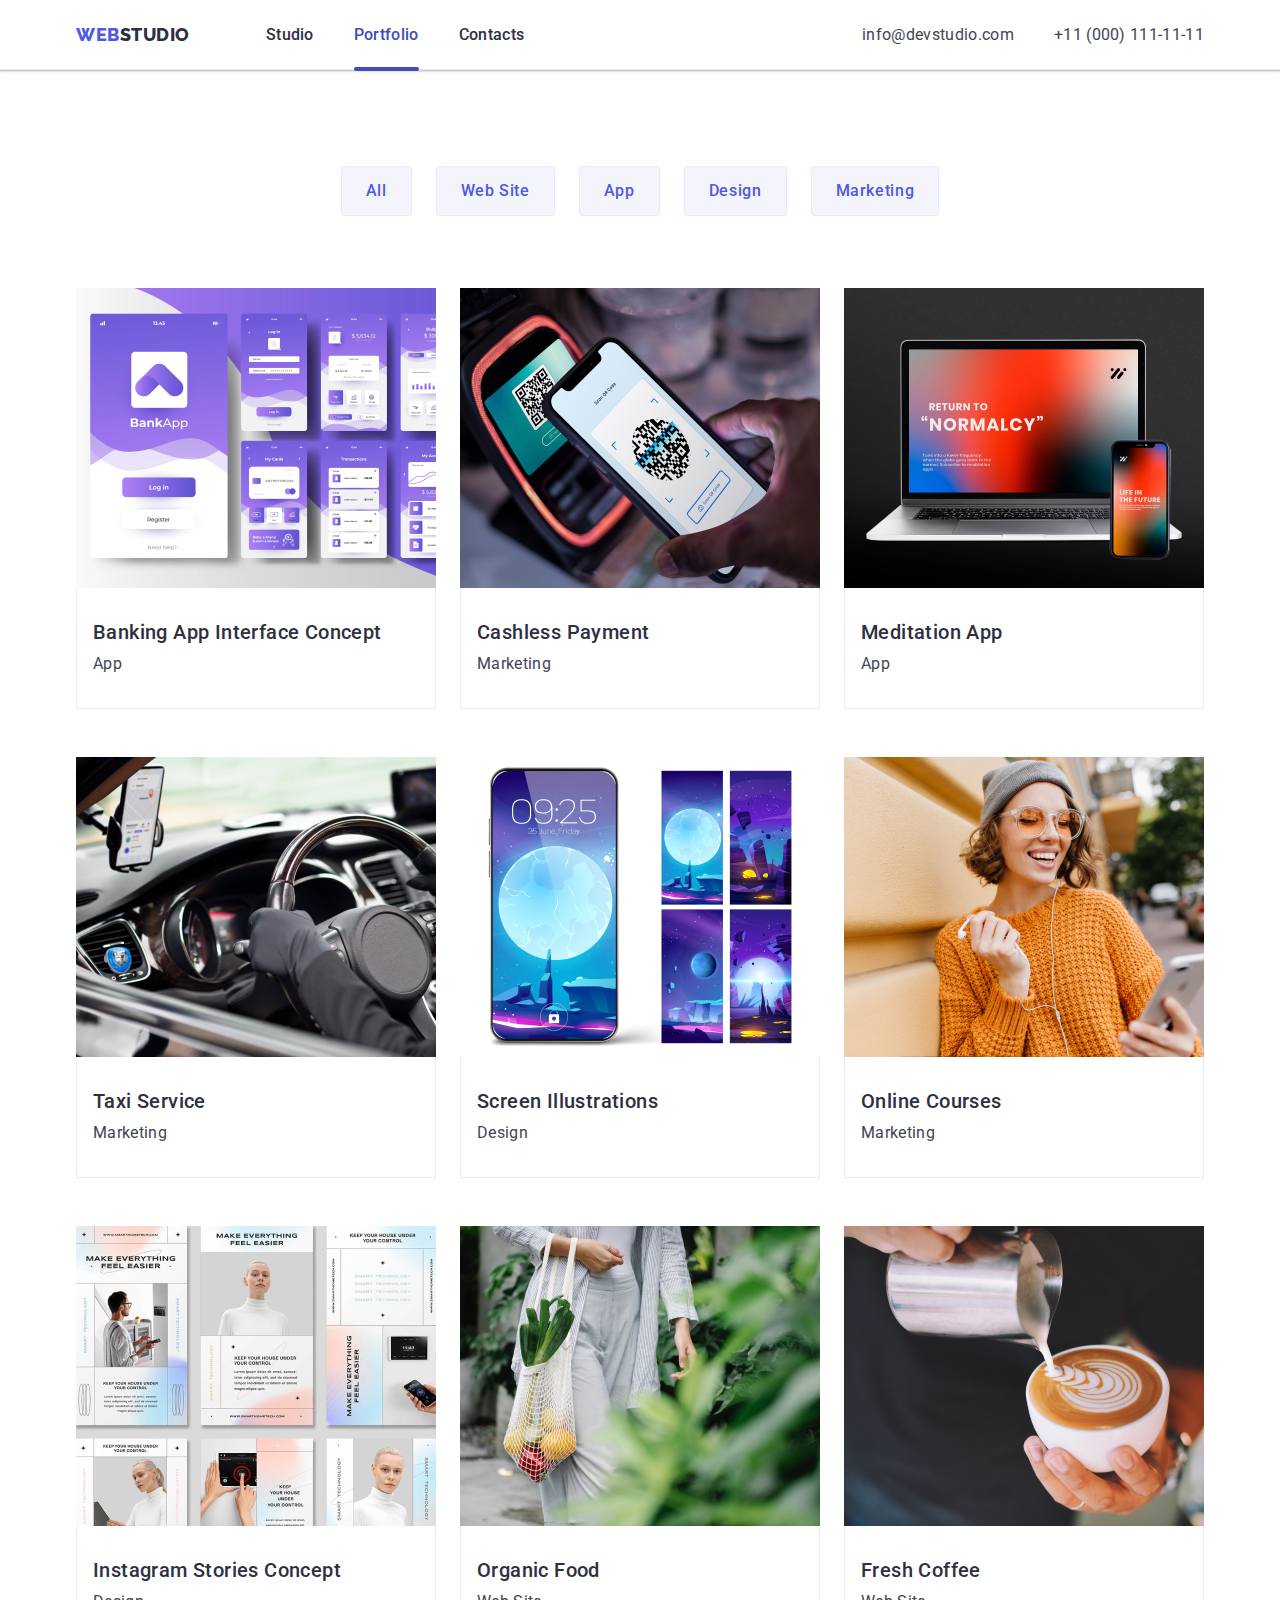
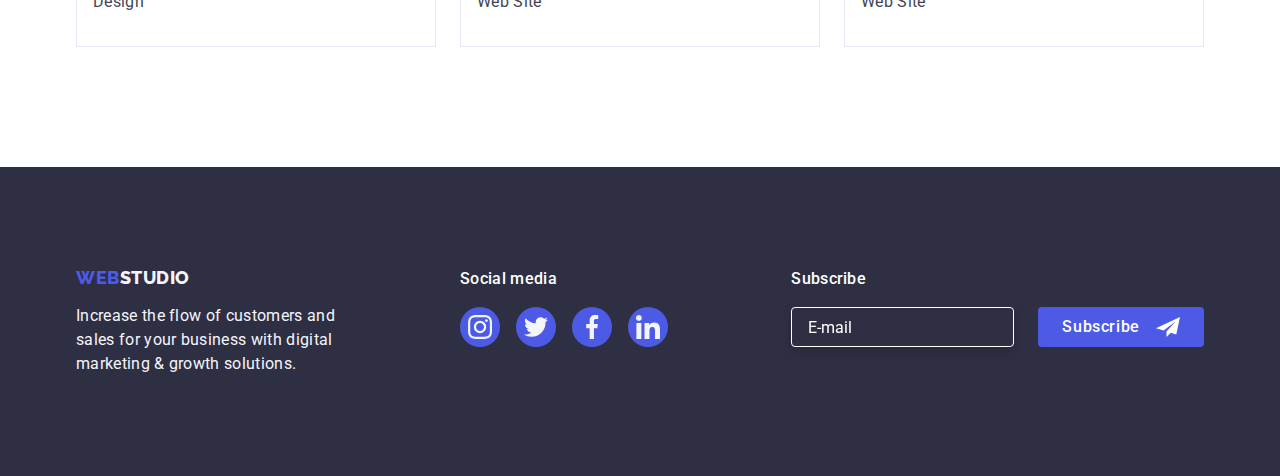
==== portfolio.html @ 6e03226d "Initial commit" ====
<!DOCTYPE html>
<html lang="en">
  <head>
    <meta charset="UTF-8" />
    <meta http-equiv="X-UA-Compatible" content="IE=edge" />
    <meta name="viewport" content="width=device-width, initial-scale=1.0" />
    <title>Portfolio</title>

    <!-- style -->
    <link
      rel="stylesheet"
      href="https://cdn.jsdelivr.net/npm/modern-normalize@1.1.0/modern-normalize.min.css"
    />
    <link rel="stylesheet" href="./css/styles.css" />

    <!-- font -->
    <link rel="preconnect" href="https://fonts.googleapis.com" />
    <link rel="preconnect" href="https://fonts.gstatic.com" crossorigin />
    <link
      href="https://fonts.googleapis.com/css2?family=Raleway:wght@800&family=Roboto:wght@400;500;700;900&display=swap"
      rel="stylesheet"
    />
  </head>

  <body>
    <!-- top line -->
    <header class="header">
      <div class="container header-container">
        <nav class="header-nav">
          <a href="./index.html" class="logo header-logo link">
            Web<span class="logo-std-header">Studio</span>
          </a>
          <ul class="header-nav-list list">
            <li class="header-nav-item">
              <a href="./index.html" class="header-nav-link link">Studio</a>
            </li>
            <li class="header-nav-item">
              <a href="./portfolio.html" class="current header-nav-link link"
                >Portfolio</a
              >
            </li>
            <li class="header-nav-item">
              <a href="" class="header-nav-link link">Contacts</a>
            </li>
          </ul>
        </nav>
        <address class="contact">
          <ul class="contact-list list">
            <li class="contact-item">
              <a href="mailto:info@devstudio.com" class="contact-link link"
                >info@devstudio.com</a
              >
            </li>
            <li class="contact-item">
              <a href="tel:+110001111111" class="contact-link link"
                >+11 (000) 111-11-11</a
              >
            </li>
          </ul>
        </address>
      </div>
    </header>

    <main>
      <!-- Projects -->
      <section class="section section-portfolio">
        <div class="container">
          <h1 class="title-primary visually-hidden">Projects</h1>
          <!-- filters -->
          <ul class="filter-list list">
            <li class="filter-item">
              <button type="button" class="btn">All</button>
            </li>
            <li class="filter-item">
              <button type="button" class="btn">Web Site</button>
            </li>
            <li class="filter-item">
              <button type="button" class="btn">App</button>
            </li>
            <li class="filter-item">
              <button type="button" class="btn">Design</button>
            </li>
            <li class="filter-item">
              <button type="button" class="btn">Marketing</button>
            </li>
          </ul>
          <!-- Projects List -->
          <ul class="projects-list list">
            <li class="projects-card">
              <a href="" class="projects-link link">
                <div class="overlay">
                  <img
                    src="./images/projects/bank-app.jpg"
                    alt="Banking App"
                    width="360"
                    height="300"
                  />
                  <p class="overlay-text">
                    14 Stylish and User-Friendly App Design Concepts · Task
                    Manager App · Calorie Tracker App · Exotic Fruit Ecommerce
                    App · Cloud Storage App
                  </p>
                </div>
                <div class="projects-card-desc">
                  <h2 class="title-secondary">Banking App Interface Concept</h2>
                  <p class="text">App</p>
                </div>
              </a>
            </li>
            <li class="projects-card">
              <a href="" class="projects-link link">
                <div class="overlay">
                  <img
                    src="./images/projects/payment.jpg"
                    alt="Cashless Payment"
                    width="360"
                    height="300"
                  />
                  <p class="overlay-text">
                    14 Stylish and User-Friendly App Design Concepts · Task
                    Manager App · Calorie Tracker App · Exotic Fruit Ecommerce
                    App · Cloud Storage App
                  </p>
                </div>
                <div class="projects-card-desc">
                  <h2 class="title-secondary">Cashless Payment</h2>
                  <p class="text">Marketing</p>
                </div>
              </a>
            </li>
            <li class="projects-card">
              <a href="" class="projects-link link">
                <div class="overlay">
                  <img
                    src="./images/projects/meditation-app.jpg"
                    alt="Meditation App"
                    width="360"
                    height="300"
                  />
                  <p class="overlay-text">
                    14 Stylish and User-Friendly App Design Concepts · Task
                    Manager App · Calorie Tracker App · Exotic Fruit Ecommerce
                    App · Cloud Storage App
                  </p>
                </div>

                <div class="projects-card-desc">
                  <h2 class="title-secondary">Meditation App</h2>
                  <p class="text">App</p>
                </div>
              </a>
            </li>
            <li class="projects-card">
              <a href="" class="projects-link link">
                <div class="overlay">
                  <img
                    src="./images/projects/taxi-service.jpg"
                    alt="Taxi Service"
                    width="360"
                    height="300"
                  />
                  <p class="overlay-text">
                    14 Stylish and User-Friendly App Design Concepts · Task
                    Manager App · Calorie Tracker App · Exotic Fruit Ecommerce
                    App · Cloud Storage App
                  </p>
                </div>
                <div class="projects-card-desc">
                  <h2 class="title-secondary">Taxi Service</h2>
                  <p class="text">Marketing</p>
                </div>
              </a>
            </li>
            <li class="projects-card">
              <a href="" class="projects-link link">
                <div class="overlay">
                  <img
                    src="./images/projects/screen-illustrations.jpg"
                    alt="Illustrations"
                    width="360"
                    height="300"
                  />
                  <p class="overlay-text">
                    14 Stylish and User-Friendly App Design Concepts · Task
                    Manager App · Calorie Tracker App · Exotic Fruit Ecommerce
                    App · Cloud Storage App
                  </p>
                </div>

                <div class="projects-card-desc">
                  <h2 class="title-secondary">Screen Illustrations</h2>
                  <p class="text">Design</p>
                </div>
              </a>
            </li>
            <li class="projects-card">
              <a href="" class="projects-link link">
                <div class="overlay">
                  <img
                    src="./images/projects/online-courses.jpg"
                    alt="Online Courses"
                    width="360"
                    height="300"
                  />
                  <p class="overlay-text">
                    14 Stylish and User-Friendly App Design Concepts · Task
                    Manager App · Calorie Tracker App · Exotic Fruit Ecommerce
                    App · Cloud Storage App
                  </p>
                </div>

                <div class="projects-card-desc">
                  <h2 class="title-secondary">Online Courses</h2>
                  <p class="text">Marketing</p>
                </div>
              </a>
            </li>
            <li class="projects-card">
              <a href="" class="projects-link link">
                <div class="overlay">
                  <img
                    src="./images/projects/instagram-stones-concept.jpg"
                    alt="Instagram Stories Concept"
                    width="360"
                    height="300"
                  />
                  <p class="overlay-text">
                    14 Stylish and User-Friendly App Design Concepts · Task
                    Manager App · Calorie Tracker App · Exotic Fruit Ecommerce
                    App · Cloud Storage App
                  </p>
                </div>

                <div class="projects-card-desc">
                  <h2 class="title-secondary">Instagram Stories Concept</h2>
                  <p class="text">Design</p>
                </div>
              </a>
            </li>
            <li class="projects-card">
              <a href="" class="projects-link link">
                <div class="overlay">
                  <img
                    src="./images/projects/organic-food.jpg"
                    alt="Organic Food"
                    width="360"
                    height="300"
                  />
                  <p class="overlay-text">
                    14 Stylish and User-Friendly App Design Concepts · Task
                    Manager App · Calorie Tracker App · Exotic Fruit Ecommerce
                    App · Cloud Storage App
                  </p>
                </div>
                <div class="projects-card-desc">
                  <h2 class="title-secondary">Organic Food</h2>
                  <p class="text">Web Site</p>
                </div>
              </a>
            </li>
            <li class="projects-card">
              <a href="" class="projects-link link">
                <div class="overlay">
                  <img
                    src="./images/projects/fresh-coffee.jpg"
                    alt="Fresh Coffee"
                    width="360"
                    height="300"
                  />
                  <p class="overlay-text">
                    14 Stylish and User-Friendly App Design Concepts · Task
                    Manager App · Calorie Tracker App · Exotic Fruit Ecommerce
                    App · Cloud Storage App
                  </p>
                </div>
                <div class="projects-card-desc">
                  <h2 class="title-secondary">Fresh Coffee</h2>
                  <p class="text">Web Site</p>
                </div>
              </a>
            </li>
          </ul>
        </div>
      </section>
    </main>

    <footer class="footer">
      <div class="footer-container container">
        <div class="footer-text">
          <a href="./index.html" class="logo link">
            Web<span class="logo-std-footer">Studio</span>
          </a>
          <p class="text">
            Increase the flow of customers and sales for your business with
            digital marketing & growth solutions.
          </p>
        </div>

        <div class="footer-social">
          <p class="footer-title-text">Social media</p>
          <ul class="footer-social-list list">
            <li class="social-item">
              <a href="" class="social-link">
                <svg class="social-icon" width="24" height="24">
                  <use href="./images/icon.svg#icon-instagram"></use>
                </svg>
              </a>
            </li>
            <li class="social-item">
              <a href="" class="social-link">
                <svg class="social-icon" width="24" height="24">
                  <use href="./images/icon.svg#icon-twitter"></use>
                </svg>
              </a>
            </li>
            <li class="social-item">
              <a href="" class="social-link">
                <svg class="social-icon" width="24" height="24">
                  <use href="./images/icon.svg#icon-facebook"></use>
                </svg>
              </a>
            </li>
            <li class="social-item">
              <a href="" class="social-link">
                <svg class="social-icon" width="24" height="24">
                  <use href="./images/icon.svg#icon-linkedin"></use>
                </svg>
              </a>
            </li>
          </ul>
        </div>

        <div class="footer-subscribe">
          <p class="footer-title-text">Subscribe</p>
          <form class="footer-form">
            <input
              class="footer-input"
              type="email"
              name="user-email"
              placeholder="E-mail"
              required
            />
            <button class="footer-btn btn" type="submit">
              <span class="footer-btn-text">Subscribe</span>
              <svg class="icon" width="24" height="24">
                <use href="./images/icon.svg#icon-tg"></use>
              </svg>
            </button>
          </form>
        </div>
      </div>
    </footer>
  </body>
</html>
---- css/styles.css ----
:root {
    --font-primary: 'Roboto', sans-serif;
    --font-logo: 'Raleway', sans-serif;
    /* COLORS */
    --color-iris: #4d5ae5;
    --color-ocean: #404bbf;
    --color-navy-blue: #2e2f42;
    --color-green: #31d0aa;
    --color-slate: #434455;
    --color-light-slate: #8e8f99;
    --color-cornflower: #e7e9fc;
    --color-cloud: #f4f4fd;
    --color-navy-blue-modal: rgba(46, 47, 66, 0.4);
    --color-grey: rgba(46, 47, 66, 0.7);

    /* Header background, team card background */
    --color-white: #ffffff;
    --color-dairy: #fcfcfc;

    --transition-primary: 250ms cubic-bezier(0.4, 0, 0.2, 1);
}

/* DROPPING */
h1,
h2,
h3,
h4,
p {
    margin-top: 0;
    margin-bottom: 0;
}

ul {
    margin-top: 0;
    margin-bottom: 0;
    padding-left: 0;
}

button {
    cursor: pointer;
}

img {
    display: block;
}

.list {
    list-style: none;
    display: flex;
    flex-wrap: wrap;
    justify-content: center;
    align-items: center;
}

.link {
    text-decoration: none;
    color: currentColor;
}

.icon {
    fill: currentColor;
}

/* DEFAULT */
body {
    font-size: 16px;
    font-family: var(--font-primary);
    font-weight: 400;
    line-height: 1.5;
    letter-spacing: 0.02em;
    text-decoration: none;
    text-transform: none;
    background-color: var(--color-white);
    color: var(--color-slate);
}

.container {
    max-width: 1158px;
    padding: 0 15px;
    margin: 0 auto;
}

.section {
    padding-top: 120px;
    padding-bottom: 120px;
}

.visually-hidden {
    position: absolute;
    width: 1px;
    height: 1px;
    margin: -1px;
    padding: 0;
    overflow: hidden;
    border: 0;
    clip: rect(0 0 0 0);
}

/* TITLES */
.title-hero {
    font-size: 56px;
    font-family: inherit;
    font-weight: 700;
    line-height: 1.07;
    letter-spacing: 0.02em;
    text-decoration: none;
    text-transform: none;
    text-align: center;
    color: var(--color-white);
    max-width: 496px;
    margin-bottom: 48px;
}

.title-primary {
    font-size: 36px;
    font-family: inherit;
    font-weight: 700;
    line-height: 1.11;
    letter-spacing: 0.02em;
    text-decoration: none;
    text-align: center;
    text-transform: capitalize;
    color: var(--color-navy-blue);
    margin-bottom: 72px;
}

.title-secondary {
    font-size: 20px;
    font-family: inherit;
    font-weight: 500;
    line-height: 1.2;
    letter-spacing: 0.02em;
    text-decoration: none;
    text-transform: none;
    color: var(--color-navy-blue);
    margin-bottom: 8px;
}

/* BUTTONS */
/* portfolio filter buttons */
.btn {
    font-family: inherit;
    font-weight: 500;
    font-size: 16px;
    line-height: 1.5;
    letter-spacing: 0.04em;
    background-color: var(--color-cloud);
    color: var(--color-iris);
    display: block;
    padding: 12px 24px;
    border: 1px solid var(--color-cornflower);
    border-radius: 4px;

    transition:
        color var(--transition-primary),
        background-color var(--transition-primary),
        border-color var(--transition-primary),
        box-shadow var(--transition-primary);
}

.btn:hover,
.btn:focus {
    background-color: var(--color-ocean);
    color: var(--color-white);
    border-color: transparent;
    box-shadow:
        0px 3px 1px rgba(0, 0, 0, 0.1),
        0px 2px 1px rgba(0, 0, 0, 0.08),
        0px 2px 2px rgba(0, 0, 0, 0.12);
}

/* PAGES */
/* header */
.header {
    border-bottom: 1px solid var(--color-cornflower);
    box-shadow:
        0px 2px 1px rgba(46, 47, 66, 0.08),
        0px 1px 1px rgba(46, 47, 66, 0.16),
        0px 1px 6px rgba(46, 47, 66, 0.08);
}

.header-container {
    display: flex;
    align-items: center;
    justify-content: space-between;
}

.header-nav {
    display: flex;
    align-items: center;
}

.logo {
    font-family: var(--font-logo);
    font-weight: 800;
    font-size: 18px;
    line-height: 1.17;
    letter-spacing: 0.03em;
    color: var(--color-iris);
    text-transform: uppercase;
    margin-right: 76px;
}

.header-logo {
    padding: 24px 0;
}

.logo-std-header {
    color: var(--color-navy-blue);
}

.header-nav-list {
    gap: 40px;
}

.header-nav-item {
    position: relative;
}

.header-nav-link {
    font-weight: 500;
    color: var(--color-navy-blue);
    padding: 24px 0;

    transition: color var(--transition-primary);
}

.header-nav-link:hover,
.header-nav-link:focus {
    color: var(--color-ocean);
}

.current {
    color: var(--color-ocean);
}

.current::after {
    content: '';
    position: absolute;
    display: block;
    width: 100%;
    height: 4px;
    border-radius: 2px;
    top: 44px;
    background-color: currentColor;
}

.contact {
    font-style: normal;
}

.contact-list {
    gap: 40px;
}

.contact-link {
    padding: 24px 0;

    transition: color var(--transition-primary);
}

.contact-link:hover,
.contact-link:focus {
    color: var(--color-ocean);
}

/* MAIN */
/* hero ↓↓↓ */
.section-hero {
    max-width: 1440px;
    margin: 0 auto;
    padding: 188px 0;
    color: var(--color-white);
    background-color: var(--color-navy-blue);
    background-image:
        linear-gradient(rgba(46, 47, 66, 0.7),
            rgba(46, 47, 66, 0.7)),
        url(../images/hero/people-office.jpg);
    background-size: cover;
    background-repeat: no-repeat;
    background-position: center;
}

.section-hero .container {
    display: flex;
    flex-direction: column;
    align-items: center;
}

.primary-btn {
    min-width: 169px;
    padding: 16px 32px;
    background: var(--color-iris);
    color: var(--color-white);
    box-shadow: 0px 4px 4px rgba(0, 0, 0, 0.15);
    border: none;
}

.primary-btn:hover,
.primary-btn:focus {
    border: none;
    box-shadow: 0px 4px 4px rgba(0, 0, 0, 0.15);
}

/* section 2 Digitalization ↓↓↓ */

.feature-list {
    gap: 24px;
}

.feature-item {
    flex-basis: calc((100% - 72px) / 4);
}

.feature-img {
    width: 264px;
    height: 112px;
    display: flex;
    justify-content: center;
    align-items: center;
    background: var(--color-cloud);
    border-radius: 4px;
    margin-bottom: 8px;
}

/* section 3 Activity */
.section-activity {
    padding-top: 0px;
}

.activity-list {
    gap: 24px;
}

.activiti-item {
    flex-basis: calc((100% - 48px) / 3);
}

/* section 4 Team ↓↓↓ */
.section-team {
    background-color: var(--color-cloud);
}

.team-list {
    gap: 24px;
}

.team-card {
    text-align: center;
    background-color: var(--color-white);
    flex-basis: calc((100% - 72px) / 4);
    box-shadow:
        0px 1px 6px rgba(46, 47, 66, 0.08),
        0px 1px 1px rgba(46, 47, 66, 0.16),
        0px 2px 1px rgba(46, 47, 66, 0.08);
    border-radius: 0px 0px 4px 4px;
}

.team-card-desc {
    padding: 32px 0px;
}

.team-card-text {
    margin-bottom: 8px;
}

.social-list {
    gap: 24px;
}

.social-link {
    display: flex;
    justify-content: center;
    align-items: center;
    width: 40px;
    height: 40px;
    border-radius: 50%;
    background-color: var(--color-iris);

    transition: background-color var(--transition-primary);
}

.social-link:hover,
.social-link:focus {
    background-color: var(--color-ocean);
}

.social-icon {
    fill: var(--color-cloud);
}

/* section 5 Customers ↓↓↓ */
.customers-title {
    line-height: 1.1;
}

.customers-list {
    gap: 24px;
}

.customers-link {
    display: flex;
    justify-content: center;
    align-items: center;
    width: 168px;
    height: 88px;
    color: var(--color-light-slate);
    border: 1px solid var(--color-light-slate);
    border-radius: 4px;
    transition:
        color var(--transition-primary),
        border-color var(--transition-primary);
}

.customers-link:hover,
.customers-link:focus {
    color: var(--color-ocean);
    border-color: var(--color-ocean);
}

/* PORTFOLIO ↓↓↓ */

.section-portfolio {
    padding-top: 96px;
    padding-bottom: 120px;
}

.filter-list {
    gap: 24px;
    margin-bottom: 72px;
}

.projects-list {
    gap: 48px 24px;
}

.projects-card {
    flex-basis: calc((100% - 48px) / 3);
}

.projects-link {
    display: block;

    transition: box-shadow var(--transition-primary);
}

.projects-link:hover,
.projects-link:focus {
    box-shadow:
        0px 1px 6px rgba(46, 47, 66, 0.08),
        0px 1px 1px rgba(46, 47, 66, 0.16),
        0px 2px 1px rgba(46, 47, 66, 0.08);

}

.overlay {
    position: relative;
    overflow: hidden;
}

.overlay-text {
    position: absolute;
    left: 0;
    top: 0;
    width: 100%;
    height: 100%;
    padding: 40px 32px;
    color: var(--color-cloud);
    background-color: var(--color-iris);
    transform: translateY(100%);

    transition: transform var(--transition-primary);
}

.projects-link:hover .overlay-text,
.projects-link:focus .overlay-text {
    transform: translateY(0);
}

.projects-card-desc {
    padding: 32px 16px;
    border: 1px solid var(--color-cornflower);
    border-top: none;
    transition: border-color var(--transition-primary);
}

.projects-card:hover .projects-card-desc,
.projects-card:focus .projects-card-desc {
    border-color: transparent;
}

/* FOOTER ↓↓↓ */
.footer {
    color: var(--color-cloud);
    background-color: var(--color-navy-blue);
    padding-top: 100px;
    padding-bottom: 100px;
}

.footer-container {
    display: flex;
    align-items: baseline;
    flex-wrap: wrap;
}

.footer .logo {
    display: inline-block;
    margin-right: 0px;
    margin-bottom: 16px;
}

.logo-std-footer {
    color: var(--color-cloud);
}

.footer-text {
    width: 264px;
    margin-right: 120px;
}

.footer-social {
    margin-right: auto;
}

.footer-title-text {
    font-family: inherit;
    font-weight: 500;
    margin-bottom: 16px;
    color: var(--color-white);
}

.footer-social-list {
    gap: 16px;
}

.footer .social-link:hover,
.footer .social-link:focus {
    background-color: var(--color-green);
}

.footer-form {
    display: flex;
    flex-wrap: wrap;
    gap: 24px;
}

.footer-input {
    max-width: 264px;
    height: 40px;
    padding-left: 16px;

    color: var(--color-white);
    border: 1px solid var(--color-white);
    filter: drop-shadow(0px 4px 4px rgba(0, 0, 0, 0.15));
    background-color: var(--color-navy-blue);
    border-radius: 4px;
}

.footer-input::placeholder {
    line-height: 2;
    color: currentColor;
}

.footer-btn {
    display: flex;
    justify-content: center;
    align-items: center;

    border: 0;
    padding: 8px 24px;
    gap: 16px;
    color: var(--color-white);
    background-color: var(--color-iris);
}

.footer-btn:hover,
.footer-btn:focus {
    box-shadow: none;
}

/* MODAL WINDOW */
.backdrop {
    position: fixed;
    opacity: 1;
    top: 0;
    left: 0;
    width: 100%;
    height: 100%;
    background-color: var(--color-navy-blue-modal);

    transition:
        opacity var(--transition-primary),
        visibility var(--transition-primary);
}

.backdrop.is-hidden {
    visibility: hidden;
    opacity: 0;
    pointer-events: none;
}

.modal {
    position: absolute;
    top: 50%;
    left: 50%;
    transform: translate(-50%, -50%) scale(1);

    width: 408px;
    background-color: var(--color-dairy);
    box-shadow:
        0px 1px 1px rgba(0, 0, 0, 0.14),
        0px 1px 3px rgba(0, 0, 0, 0.12),
        0px 2px 1px rgba(0, 0, 0, 0.2);
    border-radius: 4px;

    padding: 72px 24px 24px;

    transition: transform var(--transition-primary);
}

.modal-btn-close {
    position: absolute;
    top: 24px;
    right: 24px;

    padding: 0;
    width: 24px;
    height: 24px;
    border-radius: 50%;
    border: 1px solid rgba(0, 0, 0, 0.1);

    display: flex;
    justify-content: center;
    align-items: center;

    color: var(--color-navy-blue);
    background-color: var(--color-cornflower);

    transition:
        color var(--transition-primary),
        background-color var(--transition-primary);
}

.modal-btn-close:hover,
.modal-btn-close:focus {
    color: var(--color-white);
    background-color: var(--color-ocean);
}

.modal-title-text {
    font-weight: 500;
    color: var(--color-navy-blue);
    margin-bottom: 16px;
    text-align: center;
}

.modal-form {
    display: flex;
    flex-direction: column;

    font-weight: 400;
    font-size: 12px;
    line-height: 1.17;
    letter-spacing: 0.04em;
    color: var(--color-light-slate);
}

.modal-form-field:nth-child(-n+3) {
    margin-bottom: 8px;
}

.modal-form-field {
    margin-bottom: 16px;
}

.modal-form-field-desc__name {
    display: block;
    margin-bottom: 4px;
}

.modal-form-field-desc {
    display: block;
    letter-spacing: 0.01em;
    margin-bottom: 4px;
}

.modal-form-imput-wrapper {
    display: block;
    position: relative;
}

.modal-form-input {
    width: 100%;
    height: 40px;
    border: 1px solid var(--color-navy-blue-modal);
    border-radius: 4px;
    padding-left: 38px;

    transition: border-color var(--transition-primary);
}

.modal-form-input:focus {
    outline: none;
    border-color: var(--color-iris);
}

.modal-form-imput-icon {
    position: absolute;
    top: 50%;
    left: 16px;
    transform: translateY(-50%);

    display: block;
    width: 18px;
    height: 24px;
    fill: var(--color-navy-blue);

    transition: fill var(--transition-primary);
}

.modal-form-input:focus+.modal-form-imput-icon {
    fill: var(--color-iris);
}

.modal-form-massage {
    width: 100%;
    height: 120px;
    resize: none;

    padding: 8px 16px;
    border-radius: 4px;
    border: 1px solid var(--color-navy-blue-modal);

    transition: border-color var(--transition-primary);
}

.modal-form-massage::placeholder {
    color: var(--color-navy-blue-modal);
}

.modal-form-massage:focus {
    outline: none;
    border-color: var(--color-iris);
}

.modal-form-check {
    display: flex;
    align-items: center;
    margin-bottom: 24px;
}

.modal-check-cust {
    display: flex;
    justify-content: center;
    align-items: center;

    width: 16px;
    height: 16px;
    margin-right: 8px;

    border: 1px solid var(--color-navy-blue-modal);
    border-radius: 2px;
    cursor: pointer;

    transition:
        background-color var(--transition-primary),
        border-color var(--transition-primary);
}

.modal-form-check-input:focus+.modal-check-cust {
    border-color: var(--color-ocean);
}

.modal-form-check-input:checked+.modal-check-cust {
    background-color: var(--color-ocean);
    border-color: var(--color-ocean);
}

.check-icon {
    opacity: 0;
    fill: var(--color-cloud);

    transition: opacity var(--transition-primary);
}

.modal-form-check-input:checked+.modal-check-cust>.check-icon {
    opacity: 1;
}

.modal-policy-link {
    color: var(--color-iris);
}

.modal-btn-submit {
    align-self: center;
}
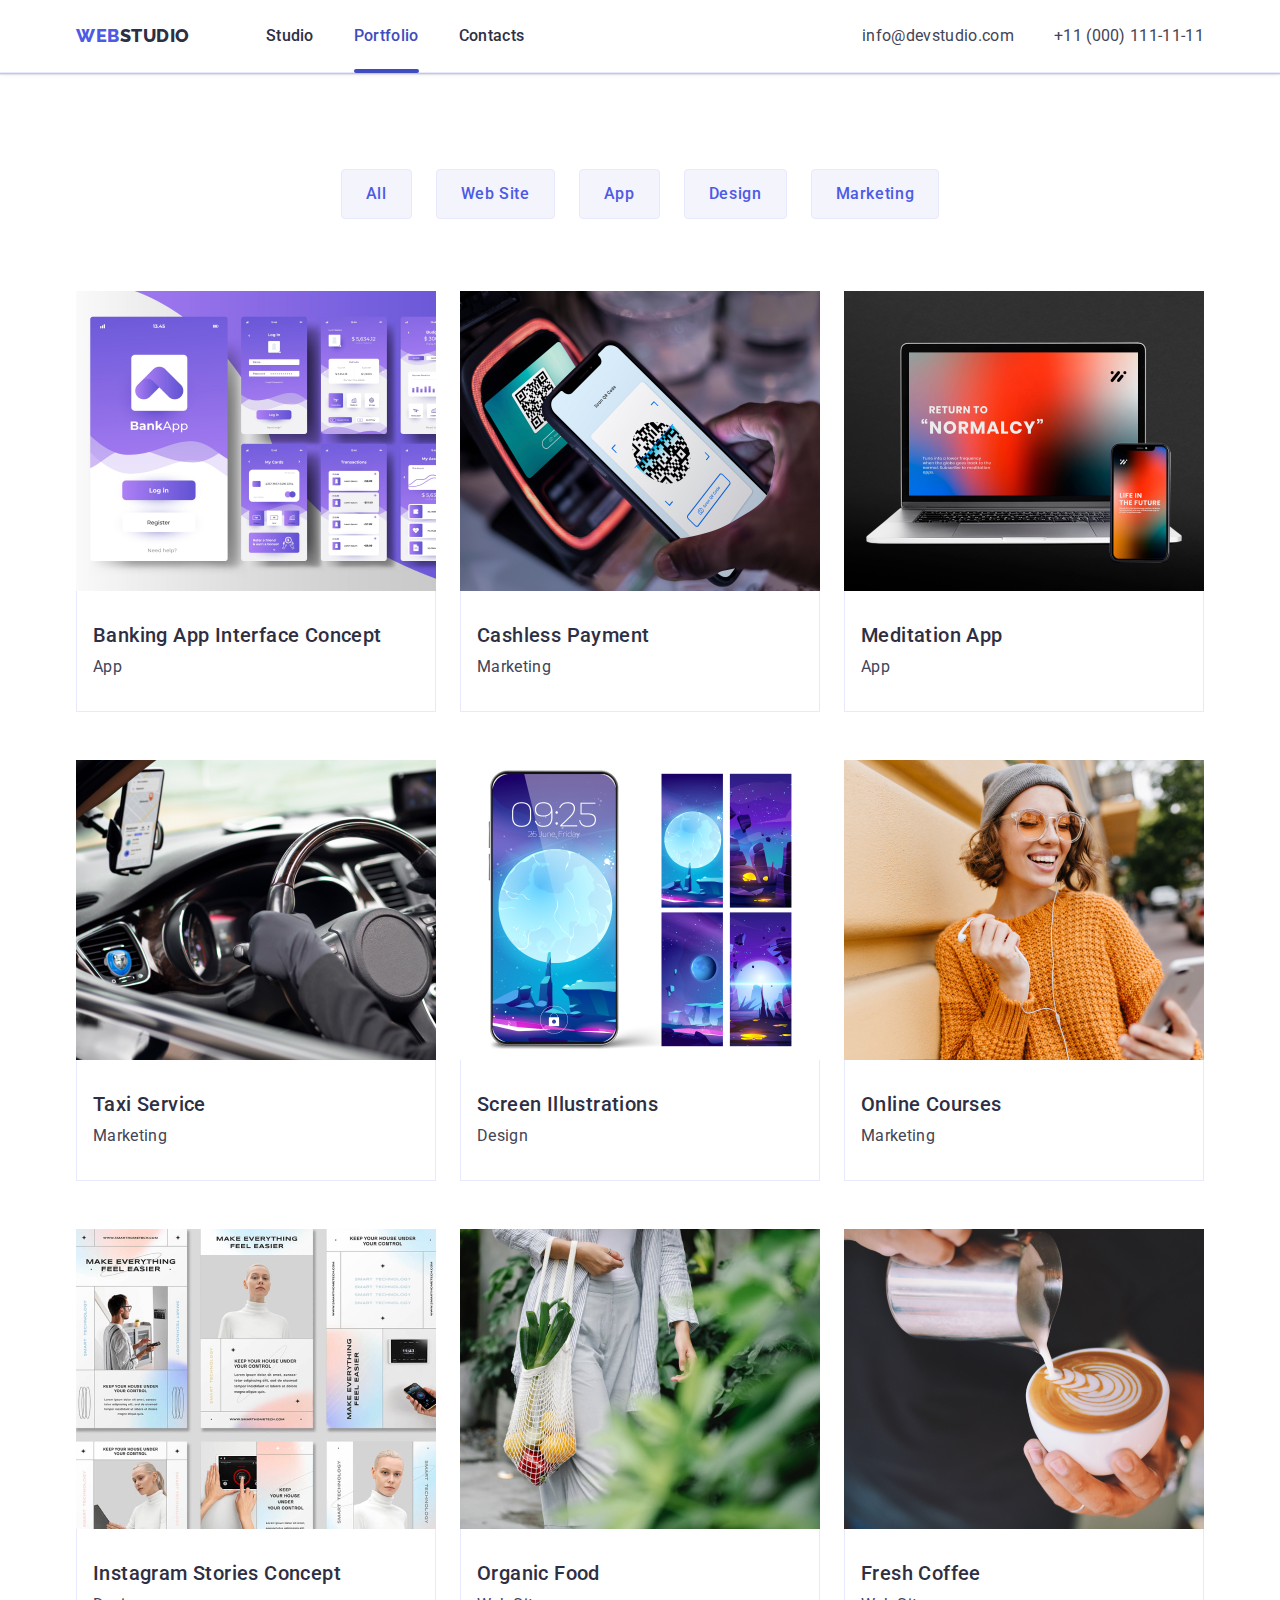
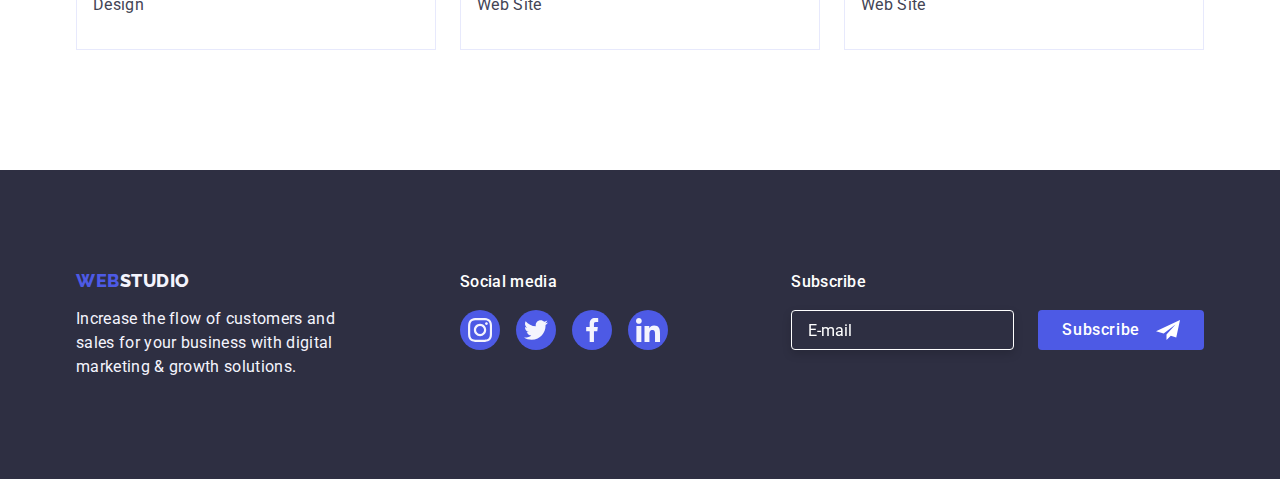
==== commit fdb8df8a: "hw7-v01" ====
--- a/portfolio.html
+++ b/portfolio.html
@@ -12,6 +12,7 @@
       href="https://cdn.jsdelivr.net/npm/modern-normalize@1.1.0/modern-normalize.min.css"
     />
     <link rel="stylesheet" href="./css/styles.css" />
+    <link rel="stylesheet" href="./css/header.css" />
 
     <!-- font -->
     <link rel="preconnect" href="https://fonts.googleapis.com" />
@@ -27,7 +28,7 @@
     <header class="header">
       <div class="container header-container">
         <nav class="header-nav">
-          <a href="./index.html" class="logo header-logo link">
+          <a href="./index.html" class="logo link">
             Web<span class="logo-std-header">Studio</span>
           </a>
           <ul class="header-nav-list list">
@@ -58,6 +59,78 @@
             </li>
           </ul>
         </address>
+        <button class="mobile-menu-open js-open-menu" type="button">
+          <svg class="icon-menu-hamburger icon" width="32" height="22">
+            <use href="./images/icon.svg#icon-menu-hamburger"></use>
+          </svg>
+        </button>
+      </div>
+      <div class="mobile-menu js-menu-container">
+        <div class="container mobile-container">
+          <button
+            class="mobile-btn-close btn-close js-close-menu"
+            type="button"
+          >
+            <svg class="icon" width="8" height="8">
+              <use href="./images/icon.svg#icon-btn-close"></use>
+            </svg>
+          </button>
+          <ul class="mobile-nav-list list">
+            <li class="header-nav-item">
+              <a href="./index.html" class="header-nav-link link">Studio</a>
+            </li>
+            <li class="header-nav-item">
+              <a href="./portfolio.html" class="current header-nav-link link"
+                >Portfolio</a
+              >
+            </li>
+            <li class="header-nav-item">
+              <a href="" class="header-nav-link link">Contacts</a>
+            </li>
+          </ul>
+          <ul class="mobile-contact-list list">
+            <li class="contact-item">
+              <a href="tel:+110001111111" class="contact-link link"
+                >+11 (000) 111-11-11</a
+              >
+            </li>
+            <li class="contact-item">
+              <a href="mailto:info@devstudio.com" class="contact-link link"
+                >info@devstudio.com</a
+              >
+            </li>
+          </ul>
+          <ul class="mobile-social-list list">
+            <li class="social-item">
+              <a href="" class="social-link">
+                <svg class="social-icon" width="24" height="24">
+                  <use href="./images/icon.svg#icon-instagram"></use>
+                </svg>
+              </a>
+            </li>
+            <li class="social-item">
+              <a href="" class="social-link">
+                <svg class="social-icon" width="24" height="24">
+                  <use href="./images/icon.svg#icon-twitter"></use>
+                </svg>
+              </a>
+            </li>
+            <li class="social-item">
+              <a href="" class="social-link">
+                <svg class="social-icon" width="24" height="24">
+                  <use href="./images/icon.svg#icon-facebook"></use>
+                </svg>
+              </a>
+            </li>
+            <li class="social-item">
+              <a href="" class="social-link">
+                <svg class="social-icon" width="24" height="24">
+                  <use href="./images/icon.svg#icon-linkedin"></use>
+                </svg>
+              </a>
+            </li>
+          </ul>
+        </div>
       </div>
     </header>
 
@@ -350,5 +423,6 @@
         </div>
       </div>
     </footer>
+    <script src="./js/mobile-menu.js"></script>
   </body>
 </html>
--- a/css/styles.css
+++ b/css/styles.css
@@ -1,6 +1,7 @@
 :root {
     --font-primary: 'Roboto', sans-serif;
     --font-logo: 'Raleway', sans-serif;
+    --font-size-primary: 36px;
     /* COLORS */
     --color-iris: #4d5ae5;
     --color-ocean: #404bbf;
@@ -74,15 +75,38 @@
     color: var(--color-slate);
 }
 
+.section {
+    padding-top: 96px;
+    padding-bottom: 96px;
+}
+
 .container {
-    max-width: 1158px;
-    padding: 0 15px;
-    margin: 0 auto;
-}
-
-.section {
-    padding-top: 120px;
-    padding-bottom: 120px;
+    padding: 0 16px;
+}
+
+@media screen and (min-width: 428px) {
+    .container {
+        width: 428px;
+        margin: 0 auto;
+    }
+}
+
+@media screen and (min-width: 768px) {
+    .container {
+        width: 768px;
+    }
+}
+
+@media screen and (min-width: 1158px) {
+    .section {
+        padding-top: 120px;
+        padding-bottom: 120px;
+    }
+
+    .container {
+        padding: 0 15px;
+        width: 1158px;
+    }
 }
 
 .visually-hidden {
@@ -98,21 +122,15 @@
 
 /* TITLES */
 .title-hero {
-    font-size: 56px;
     font-family: inherit;
     font-weight: 700;
-    line-height: 1.07;
     letter-spacing: 0.02em;
-    text-decoration: none;
-    text-transform: none;
     text-align: center;
     color: var(--color-white);
-    max-width: 496px;
-    margin-bottom: 48px;
 }
 
 .title-primary {
-    font-size: 36px;
+    font-size: var(--font-size-primary);
     font-family: inherit;
     font-weight: 700;
     line-height: 1.11;
@@ -170,115 +188,115 @@
 }
 
 /* PAGES */
-/* header */
-.header {
-    border-bottom: 1px solid var(--color-cornflower);
-    box-shadow:
-        0px 2px 1px rgba(46, 47, 66, 0.08),
-        0px 1px 1px rgba(46, 47, 66, 0.16),
-        0px 1px 6px rgba(46, 47, 66, 0.08);
-}
-
-.header-container {
-    display: flex;
-    align-items: center;
-    justify-content: space-between;
-}
-
-.header-nav {
-    display: flex;
-    align-items: center;
-}
-
-.logo {
-    font-family: var(--font-logo);
-    font-weight: 800;
-    font-size: 18px;
-    line-height: 1.17;
-    letter-spacing: 0.03em;
-    color: var(--color-iris);
-    text-transform: uppercase;
-    margin-right: 76px;
-}
-
-.header-logo {
-    padding: 24px 0;
-}
-
-.logo-std-header {
-    color: var(--color-navy-blue);
-}
-
-.header-nav-list {
-    gap: 40px;
-}
-
-.header-nav-item {
-    position: relative;
-}
-
-.header-nav-link {
-    font-weight: 500;
-    color: var(--color-navy-blue);
-    padding: 24px 0;
-
-    transition: color var(--transition-primary);
-}
-
-.header-nav-link:hover,
-.header-nav-link:focus {
-    color: var(--color-ocean);
-}
-
-.current {
-    color: var(--color-ocean);
-}
-
-.current::after {
-    content: '';
-    position: absolute;
-    display: block;
-    width: 100%;
-    height: 4px;
-    border-radius: 2px;
-    top: 44px;
-    background-color: currentColor;
-}
-
-.contact {
-    font-style: normal;
-}
-
-.contact-list {
-    gap: 40px;
-}
-
-.contact-link {
-    padding: 24px 0;
-
-    transition: color var(--transition-primary);
-}
-
-.contact-link:hover,
-.contact-link:focus {
-    color: var(--color-ocean);
-}
+@media only screen and (max-width: 767px) {}
+
+@media only screen and (min-width: 768px) {}
+
+@media only screen and (min-width: 768px) and (max-width: 1157px) {}
+
+@media only screen and (min-width: 1158px) {}
 
 /* MAIN */
 /* hero ↓↓↓ */
 .section-hero {
-    max-width: 1440px;
-    margin: 0 auto;
-    padding: 188px 0;
     color: var(--color-white);
     background-color: var(--color-navy-blue);
-    background-image:
-        linear-gradient(rgba(46, 47, 66, 0.7),
-            rgba(46, 47, 66, 0.7)),
-        url(../images/hero/people-office.jpg);
     background-size: cover;
     background-repeat: no-repeat;
     background-position: center;
+}
+
+/* Mobile screen */
+@media only screen and (max-width: 767px) {
+    .section-hero {
+        background-image:
+            linear-gradient(rgba(46, 47, 66, 0.7),
+                rgba(46, 47, 66, 0.7)),
+            url(../images/hero/bg-img_sm-@1x.jpg);
+    }
+
+    @media (min-device-pixel-ratio: 2),
+    (min-resolution: 192dpi),
+    (min-resolution: 2dppx) {
+        .section-hero {
+            background-image:
+                linear-gradient(rgba(46, 47, 66, 0.7),
+                    rgba(46, 47, 66, 0.7)),
+                url(../images/hero/bg-img_sm-@2x.jpg);
+        }
+    }
+
+    .title-hero {
+        max-width: 320px;
+        font-size: var(--font-size-primary);
+        line-height: 1.11;
+        text-transform: capitalize;
+        margin-bottom: 72px;
+    }
+}
+
+/* Tablet */
+@media only screen and (min-width: 768px) {
+    .section-hero {
+        background-image:
+            linear-gradient(rgba(46, 47, 66, 0.7),
+                rgba(46, 47, 66, 0.7)),
+            url(../images/hero/bg-img_md-@1x.jpg);
+    }
+
+    @media (min-device-pixel-ratio: 2),
+    (min-resolution: 192dpi),
+    (min-resolution: 2dppx) {
+        .section-hero {
+            background-image:
+                linear-gradient(rgba(46, 47, 66, 0.7),
+                    rgba(46, 47, 66, 0.7)),
+                url(../images/hero/bg-img_md-@2x.jpg);
+        }
+    }
+
+    .title-hero {
+        max-width: 496px;
+        font-size: 56px;
+        line-height: 1.07;
+        margin-bottom: 36px;
+    }
+}
+
+/* Desktop */
+@media only screen and (max-width: 1157px) {
+    .section-hero {
+        padding: 112px 0;
+    }
+}
+
+@media only screen and (min-width: 1158px) {
+    .section-hero {
+        max-width: 1440px;
+        margin: 0 auto;
+        padding: 188px 0;
+
+        background-image:
+            linear-gradient(rgba(46, 47, 66, 0.7),
+                rgba(46, 47, 66, 0.7)),
+            url(../images/hero/bg-img_lg-@1x.jpg);
+    }
+
+    @media (min-device-pixel-ratio: 2),
+    (min-resolution: 192dpi),
+    (min-resolution: 2dppx) {
+        .section-hero {
+            background-image:
+                linear-gradient(rgba(46, 47, 66, 0.7),
+                    rgba(46, 47, 66, 0.7)),
+                url(../images/hero/bg-img_lg-@2x.jpg);
+        }
+    }
+
+    .title-hero {
+        margin-bottom: 48px;
+    }
+
 }
 
 .section-hero .container {
@@ -303,37 +321,85 @@
 }
 
 /* section 2 Digitalization ↓↓↓ */
-
-.feature-list {
-    gap: 24px;
-}
-
-.feature-item {
-    flex-basis: calc((100% - 72px) / 4);
-}
-
-.feature-img {
-    width: 264px;
-    height: 112px;
-    display: flex;
-    justify-content: center;
-    align-items: center;
-    background: var(--color-cloud);
-    border-radius: 4px;
-    margin-bottom: 8px;
+/* Mobile screen */
+@media only screen and (max-width: 767px) {
+    .feature-list {
+        gap: 72px;
+    }
+
+    .feature-item {
+        max-width: 396px;
+    }
+}
+
+@media only screen and (min-width: 768px) {
+    .feature-list {
+        gap: 72px 24px;
+    }
+
+    .feature-item {
+        flex-basis: calc((100% - 24px) / 2);
+    }
+}
+
+@media only screen and (max-width: 1157px) {
+    .feature-img {
+        display: none;
+    }
+
+    .title-secondary {
+        font-size: var(--font-size-primary);
+        font-weight: 700;
+        line-height: 1.11;
+        text-align: center;
+        text-transform: capitalize;
+    }
+
+    .feature-text {
+        font-weight: 500;
+    }
+}
+
+@media only screen and (min-width: 1158px) {
+    .feature-list {
+        gap: 24px;
+    }
+
+    .feature-item {
+        flex-basis: calc((100% - 72px) / 4);
+    }
+
+    .feature-img {
+        width: 264px;
+        height: 112px;
+        display: flex;
+        justify-content: center;
+        align-items: center;
+        background: var(--color-cloud);
+        border-radius: 4px;
+        margin-bottom: 8px;
+    }
 }
 
 /* section 3 Activity */
-.section-activity {
-    padding-top: 0px;
-}
-
-.activity-list {
-    gap: 24px;
-}
-
-.activiti-item {
-    flex-basis: calc((100% - 48px) / 3);
+@media only screen and (max-width: 1157px) {
+    .section-activity {
+        display: none;
+    }
+}
+
+@media only screen and (min-width: 1158px) {
+    .section-activity {
+        padding-top: 0px;
+    }
+
+    .activity-list {
+        gap: 24px;
+    }
+
+    .activiti-item {
+        flex-basis: calc((100% - 48px) / 3);
+    }
 }
 
 /* section 4 Team ↓↓↓ */
@@ -341,8 +407,23 @@
     background-color: var(--color-cloud);
 }
 
-.team-list {
-    gap: 24px;
+
+@media only screen and (max-width: 767px) {
+    .team-list {
+        gap: 72px;
+    }
+}
+
+@media only screen and (min-width: 768px) {
+    .team-list {
+        gap: 72px 24px;
+    }
+}
+
+@media only screen and (min-width: 1158px) {
+    .team-list {
+        gap: 24px;
+    }
 }
 
 .team-card {
@@ -360,6 +441,15 @@
     padding: 32px 0px;
 }
 
+.team-name {
+    font-size: 20px;
+    font-family: inherit;
+    font-weight: 500;
+    line-height: 1.2;
+    color: var(--color-navy-blue);
+    margin-bottom: 8px;
+}
+
 .team-card-text {
     margin-bottom: 8px;
 }
@@ -372,6 +462,7 @@
     display: flex;
     justify-content: center;
     align-items: center;
+
     width: 40px;
     height: 40px;
     border-radius: 50%;
@@ -389,20 +480,18 @@
     fill: var(--color-cloud);
 }
 
-/* section 5 Customers ↓↓↓ */
+/* Section 5 Customers ↓↓↓ */
 .customers-title {
     line-height: 1.1;
 }
 
-.customers-list {
-    gap: 24px;
-}
+
 
 .customers-link {
     display: flex;
     justify-content: center;
     align-items: center;
-    width: 168px;
+    width: 190px;
     height: 88px;
     color: var(--color-light-slate);
     border: 1px solid var(--color-light-slate);
@@ -410,6 +499,28 @@
     transition:
         color var(--transition-primary),
         border-color var(--transition-primary);
+}
+
+@media only screen and (max-width: 767px) {
+    .customers-list {
+        gap: 72px 16px;
+    }
+}
+
+@media only screen and (min-width: 768px) {
+    .customers-list {
+        gap: 72px 24px;
+    }
+}
+
+@media only screen and (min-width: 1158px) {
+    .customers-list {
+        gap: 24px;
+    }
+
+    .customers-link {
+        width: 168px;
+    }
 }
 
 .customers-link:hover,
@@ -618,7 +729,7 @@
     transition: transform var(--transition-primary);
 }
 
-.modal-btn-close {
+.btn-close {
     position: absolute;
     top: 24px;
     right: 24px;
@@ -627,7 +738,6 @@
     width: 24px;
     height: 24px;
     border-radius: 50%;
-    border: 1px solid rgba(0, 0, 0, 0.1);
 
     display: flex;
     justify-content: center;
@@ -639,6 +749,10 @@
     transition:
         color var(--transition-primary),
         background-color var(--transition-primary);
+}
+
+.modal-btn-close {
+    border: 1px solid rgba(0, 0, 0, 0.1);
 }
 
 .modal-btn-close:hover,
--- a/css/header.css
+++ b/css/header.css
@@ -0,0 +1,243 @@
+.header {
+    border-bottom: 1px solid var(--color-cornflower);
+    box-shadow:
+        0px 2px 1px rgba(46, 47, 66, 0.08),
+        0px 1px 1px rgba(46, 47, 66, 0.16),
+        0px 1px 6px rgba(46, 47, 66, 0.08);
+}
+
+.header-container {
+    display: flex;
+    align-items: center;
+    justify-content: space-between;
+}
+
+.logo {
+    font-family: var(--font-logo);
+    font-weight: 800;
+    font-size: 18px;
+    line-height: 1.17;
+    letter-spacing: 0.03em;
+    color: var(--color-iris);
+    text-transform: uppercase;
+}
+
+.logo-std-header {
+    color: var(--color-navy-blue);
+}
+
+.header-nav-link {
+    color: var(--color-navy-blue);
+
+    transition: color var(--transition-primary);
+}
+
+.header-nav-link:hover,
+.header-nav-link:focus {
+    color: var(--color-ocean);
+}
+
+.current {
+    color: var(--color-ocean);
+}
+
+.contact-link {
+    font-style: normal;
+    transition: color var(--transition-primary);
+}
+
+.contact-link:hover,
+.contact-link:focus {
+    color: var(--color-ocean);
+}
+
+@media only screen and (max-width: 767px) {
+    .header {
+        padding: 24px 0;
+    }
+
+    .header-nav-list {
+        display: none;
+    }
+
+    .contact {
+        display: none;
+    }
+
+    .mobile-menu-open {
+        background-color: transparent;
+        border: none;
+        padding: 0;
+        height: 22px;
+    }
+
+    .icon-menu-hamburger {
+        stroke: var(--color-navy-blue);
+    }
+
+    .mobile-menu {
+        position: fixed;
+        top: 0;
+        left: 0;
+        z-index: 99;
+
+        width: 100%;
+        height: 100%;
+        max-height: 796px;
+
+        background: var(--color-white);
+        box-shadow:
+            0px 2px 1px rgba(46, 47, 66, 0.08),
+            0px 1px 1px rgba(46, 47, 66, 0.16),
+            0px 1px 6px rgba(46, 47, 66, 0.08);
+
+        opacity: 0;
+        visibility: hidden;
+        pointer-events: none;
+
+        transition:
+            opacity var(--transition-primary),
+            visibility var(--transition-primary);
+    }
+
+    .mobile-menu.is-open {
+        opacity: 1;
+        visibility: visible;
+        pointer-events: auto;
+    }
+
+    .mobile-container {
+        position: relative;
+
+        padding-top: 80px;
+        padding-bottom: 40px;
+        padding-left: 40px;
+    }
+
+    .mobile-btn-close {
+        background-color: rgba(231, 233, 252, 0.1);
+        border: 1px solid rgba(46, 47, 66, 0.1);
+    }
+
+    .mobile-nav-list {
+        display: flex;
+        flex-direction: column;
+        align-items: flex-start;
+
+        margin-bottom: auto;
+
+        gap: 40px;
+        margin-bottom: 284px;
+    }
+
+    .header-nav-link {
+        font-weight: 700;
+        font-size: 36px;
+        line-height: 1.11;
+        letter-spacing: 0.02em;
+    }
+
+    .mobile-contact-list {
+        display: flex;
+        flex-direction: column;
+        align-items: flex-start;
+        margin-bottom: 48px;
+
+        gap: 40px;
+    }
+
+    .mobile-link-tel {
+        font-weight: 700;
+        font-size: 36px;
+        line-height: 1.11;
+        letter-spacing: 0.02em;
+
+        color: var(--color-iris);
+    }
+
+    .mobile-link-mail {
+        font-weight: 500;
+        font-size: 20px;
+        line-height: 1.2;
+        letter-spacing: 0.02em;
+    }
+
+    .mobile-social-list {
+        justify-content: start;
+        gap: 56px;
+    }
+}
+
+@media only screen and (min-width: 768px) {
+    .mobile-menu-open {
+        display: none;
+    }
+
+    .mobile-menu {
+        display: none;
+    }
+
+    .header-nav {
+        display: flex;
+        align-items: center;
+    }
+
+    .header-nav-list {
+        gap: 40px;
+    }
+
+    .header-nav-item {
+        position: relative;
+    }
+
+    .header-nav-link {
+        font-weight: 500;
+    }
+
+    .current::after {
+        content: '';
+        position: absolute;
+        display: block;
+        width: 100%;
+        height: 4px;
+        border-radius: 2px;
+        top: 45px;
+        background-color: currentColor;
+    }
+}
+
+@media only screen and (min-width: 768px) and (max-width: 1157px) {
+    .header {
+        padding: 16px 0;
+    }
+
+    .logo {
+        margin-right: 120px;
+    }
+
+    .contact-list {
+        display: flex;
+        flex-direction: column;
+        gap: 12px;
+    }
+
+    .contact-item {
+        font-size: 12px;
+        line-height: 1.17;
+        letter-spacing: 0.04em;
+    }
+}
+
+@media only screen and (min-width: 1158px) {
+    .header {
+        padding: 24px 0;
+    }
+
+    .logo {
+        margin-right: 76px;
+    }
+
+    .contact-list {
+        gap: 40px;
+    }
+}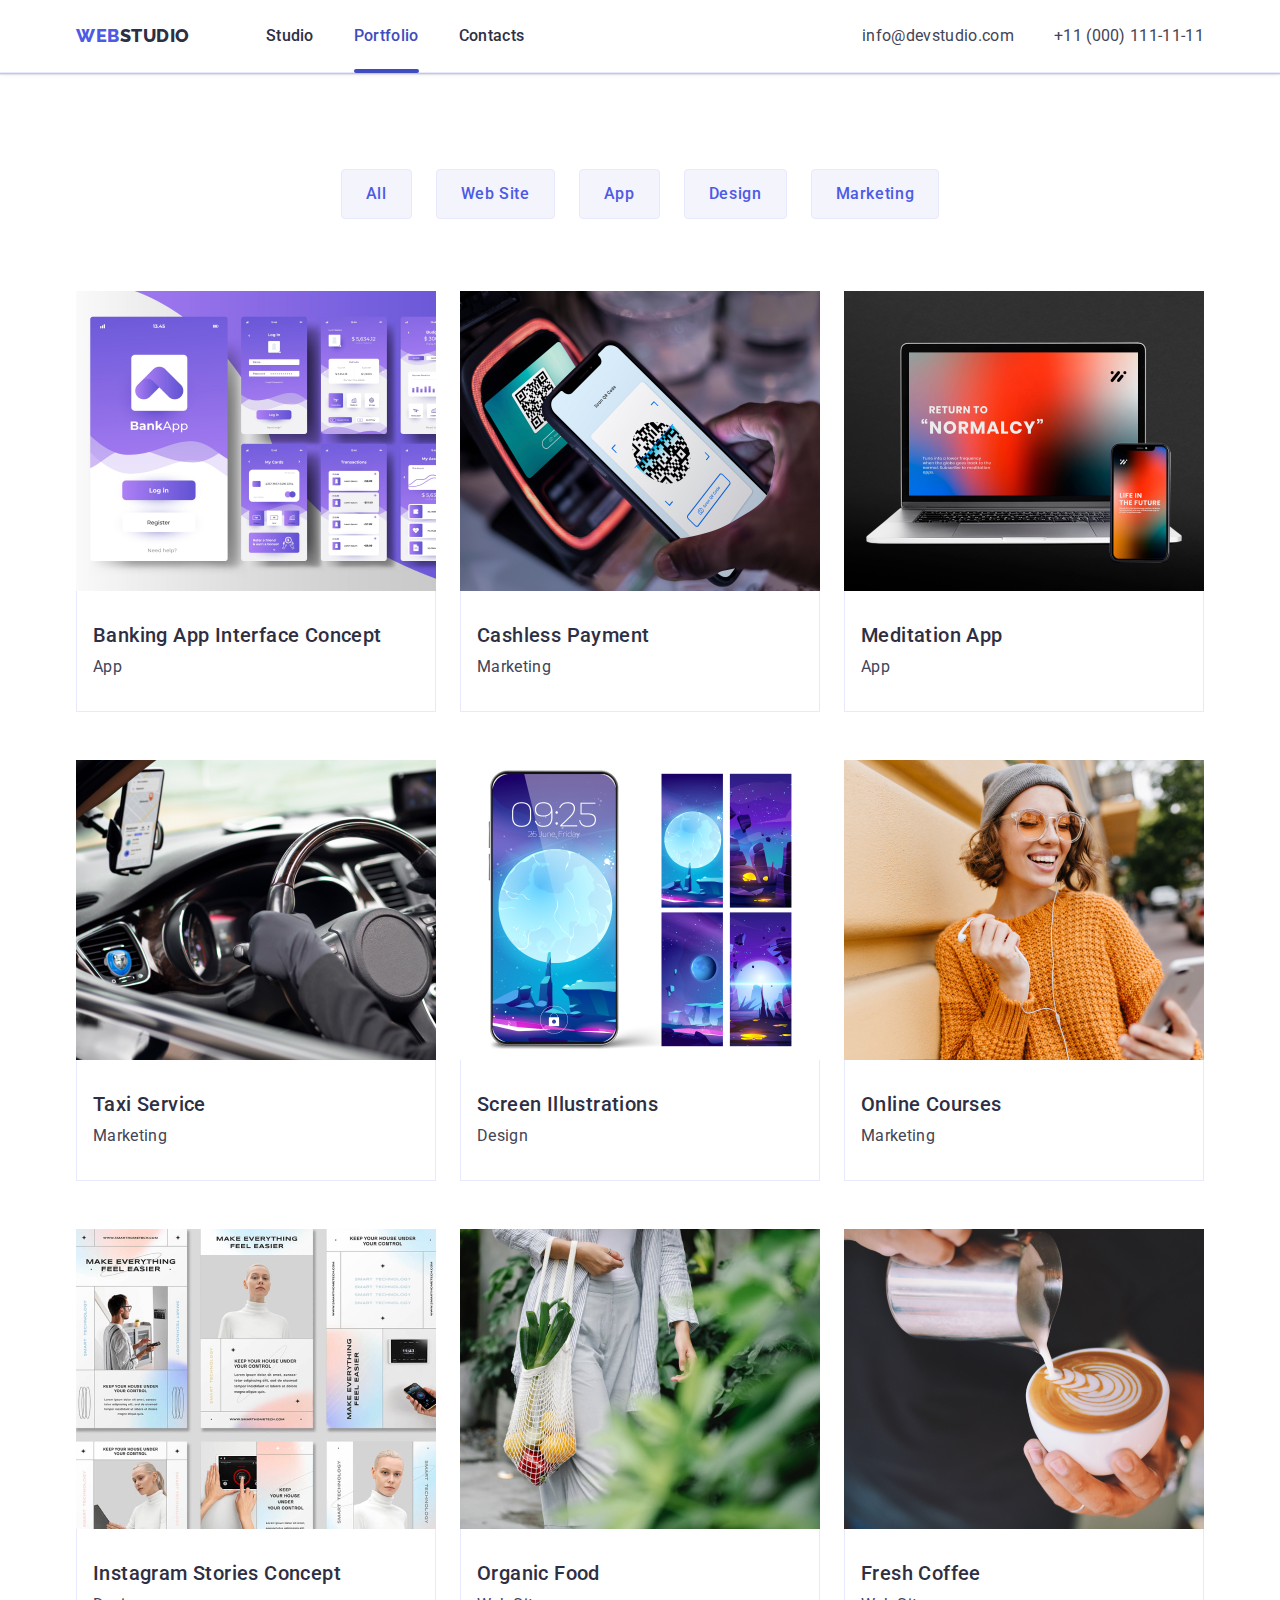
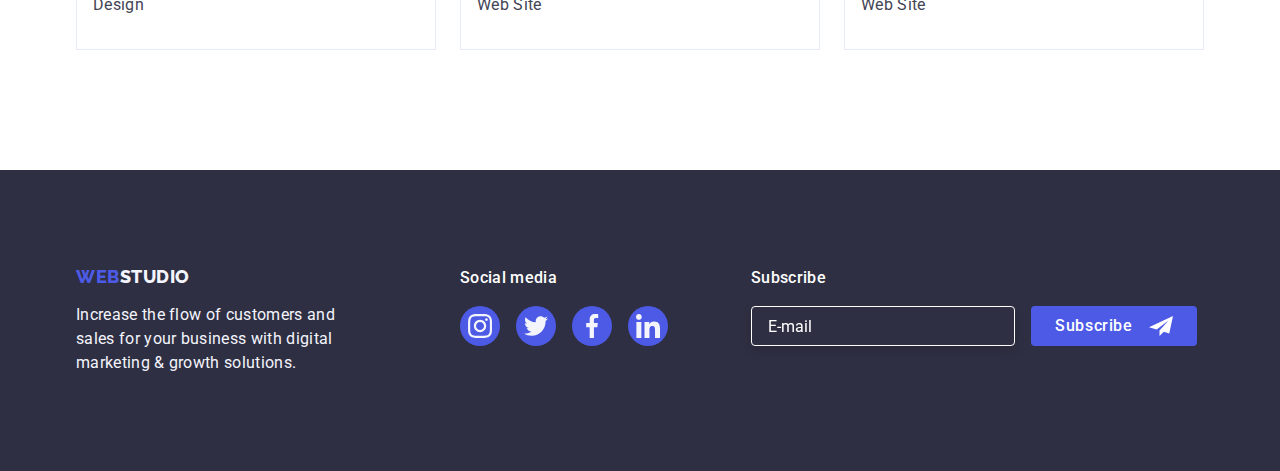
==== commit ba873b42: "hw7-v02" ====
--- a/portfolio.html
+++ b/portfolio.html
@@ -77,10 +77,12 @@
           </button>
           <ul class="mobile-nav-list list">
             <li class="header-nav-item">
-              <a href="./index.html" class="header-nav-link link">Studio</a>
-            </li>
-            <li class="header-nav-item">
-              <a href="./portfolio.html" class="current header-nav-link link"
+              <a href="./index.html" class="current header-nav-link link"
+                >Studio</a
+              >
+            </li>
+            <li class="header-nav-item">
+              <a href="./portfolio.html" class="header-nav-link link"
                 >Portfolio</a
               >
             </li>
@@ -90,12 +92,12 @@
           </ul>
           <ul class="mobile-contact-list list">
             <li class="contact-item">
-              <a href="tel:+110001111111" class="contact-link link"
+              <a href="tel:+110001111111" class="mobile-link-tel link"
                 >+11 (000) 111-11-11</a
               >
             </li>
             <li class="contact-item">
-              <a href="mailto:info@devstudio.com" class="contact-link link"
+              <a href="mailto:info@devstudio.com" class="mobile-link-mail link"
                 >info@devstudio.com</a
               >
             </li>
@@ -368,7 +370,6 @@
             digital marketing & growth solutions.
           </p>
         </div>
-
         <div class="footer-social">
           <p class="footer-title-text">Social media</p>
           <ul class="footer-social-list list">
--- a/css/styles.css
+++ b/css/styles.css
@@ -82,18 +82,13 @@
 
 .container {
     padding: 0 16px;
-}
-
-@media screen and (min-width: 428px) {
-    .container {
-        width: 428px;
-        margin: 0 auto;
-    }
+    max-width: 428px;
+    margin: 0 auto;
 }
 
 @media screen and (min-width: 768px) {
     .container {
-        width: 768px;
+        max-width: 768px;
     }
 }
 
@@ -105,7 +100,7 @@
 
     .container {
         padding: 0 15px;
-        width: 1158px;
+        max-width: 1158px;
     }
 }
 
@@ -188,14 +183,6 @@
 }
 
 /* PAGES */
-@media only screen and (max-width: 767px) {}
-
-@media only screen and (min-width: 768px) {}
-
-@media only screen and (min-width: 768px) and (max-width: 1157px) {}
-
-@media only screen and (min-width: 1158px) {}
-
 /* MAIN */
 /* hero ↓↓↓ */
 .section-hero {
@@ -206,8 +193,37 @@
     background-position: center;
 }
 
+.section-hero .container {
+    display: flex;
+    flex-direction: column;
+    align-items: center;
+}
+
+.title-hero {
+    max-width: 320px;
+    font-size: var(--font-size-primary);
+    line-height: 1.11;
+    text-transform: capitalize;
+    margin-bottom: 72px;
+}
+
+.primary-btn {
+    min-width: 169px;
+    padding: 16px 32px;
+    background: var(--color-iris);
+    color: var(--color-white);
+    box-shadow: 0px 4px 4px rgba(0, 0, 0, 0.15);
+    border: none;
+}
+
+.primary-btn:hover,
+.primary-btn:focus {
+    border: none;
+    box-shadow: 0px 4px 4px rgba(0, 0, 0, 0.15);
+}
+
 /* Mobile screen */
-@media only screen and (max-width: 767px) {
+@media only screen and (max-width: 427px) {
     .section-hero {
         background-image:
             linear-gradient(rgba(46, 47, 66, 0.7),
@@ -225,18 +241,10 @@
                 url(../images/hero/bg-img_sm-@2x.jpg);
         }
     }
-
-    .title-hero {
-        max-width: 320px;
-        font-size: var(--font-size-primary);
-        line-height: 1.11;
-        text-transform: capitalize;
-        margin-bottom: 72px;
-    }
 }
 
 /* Tablet */
-@media only screen and (min-width: 768px) {
+@media only screen and (min-width: 428px) and (max-width: 767px) {
     .section-hero {
         background-image:
             linear-gradient(rgba(46, 47, 66, 0.7),
@@ -254,28 +262,11 @@
                 url(../images/hero/bg-img_md-@2x.jpg);
         }
     }
-
-    .title-hero {
-        max-width: 496px;
-        font-size: 56px;
-        line-height: 1.07;
-        margin-bottom: 36px;
-    }
 }
 
 /* Desktop */
-@media only screen and (max-width: 1157px) {
+@media only screen and (min-width: 768px) {
     .section-hero {
-        padding: 112px 0;
-    }
-}
-
-@media only screen and (min-width: 1158px) {
-    .section-hero {
-        max-width: 1440px;
-        margin: 0 auto;
-        padding: 188px 0;
-
         background-image:
             linear-gradient(rgba(46, 47, 66, 0.7),
                 rgba(46, 47, 66, 0.7)),
@@ -294,42 +285,40 @@
     }
 
     .title-hero {
+        max-width: 496px;
+        font-size: 56px;
+        line-height: 1.07;
+        margin-bottom: 36px;
+        text-transform: none;
+    }
+}
+
+@media only screen and (max-width: 1157px) {
+    .section-hero {
+        padding: 112px 0;
+    }
+}
+
+@media only screen and (min-width: 1158px) {
+    .section-hero {
+        max-width: 1440px;
+        margin: 0 auto;
+        padding: 188px 0;
+    }
+
+    .title-hero {
         margin-bottom: 48px;
     }
-
-}
-
-.section-hero .container {
-    display: flex;
-    flex-direction: column;
-    align-items: center;
-}
-
-.primary-btn {
-    min-width: 169px;
-    padding: 16px 32px;
-    background: var(--color-iris);
-    color: var(--color-white);
-    box-shadow: 0px 4px 4px rgba(0, 0, 0, 0.15);
-    border: none;
-}
-
-.primary-btn:hover,
-.primary-btn:focus {
-    border: none;
-    box-shadow: 0px 4px 4px rgba(0, 0, 0, 0.15);
 }
 
 /* section 2 Digitalization ↓↓↓ */
 /* Mobile screen */
-@media only screen and (max-width: 767px) {
-    .feature-list {
-        gap: 72px;
-    }
-
-    .feature-item {
-        max-width: 396px;
-    }
+.feature-list {
+    gap: 72px;
+}
+
+.feature-item {
+    max-width: 396px;
 }
 
 @media only screen and (min-width: 768px) {
@@ -407,23 +396,8 @@
     background-color: var(--color-cloud);
 }
 
-
-@media only screen and (max-width: 767px) {
-    .team-list {
-        gap: 72px;
-    }
-}
-
-@media only screen and (min-width: 768px) {
-    .team-list {
-        gap: 72px 24px;
-    }
-}
-
-@media only screen and (min-width: 1158px) {
-    .team-list {
-        gap: 24px;
-    }
+.team-list {
+    gap: 72px;
 }
 
 .team-card {
@@ -480,12 +454,26 @@
     fill: var(--color-cloud);
 }
 
+@media only screen and (min-width: 768px) {
+    .team-list {
+        gap: 72px 24px;
+    }
+}
+
+@media only screen and (min-width: 1158px) {
+    .team-list {
+        gap: 24px;
+    }
+}
+
 /* Section 5 Customers ↓↓↓ */
 .customers-title {
     line-height: 1.1;
 }
 
-
+.customers-list {
+    gap: 72px 16px;
+}
 
 .customers-link {
     display: flex;
@@ -501,32 +489,26 @@
         border-color var(--transition-primary);
 }
 
-@media only screen and (max-width: 767px) {
-    .customers-list {
-        gap: 72px 16px;
-    }
-}
-
-@media only screen and (min-width: 768px) {
-    .customers-list {
-        gap: 72px 24px;
-    }
-}
-
-@media only screen and (min-width: 1158px) {
-    .customers-list {
-        gap: 24px;
-    }
-
-    .customers-link {
-        width: 168px;
-    }
-}
-
 .customers-link:hover,
 .customers-link:focus {
     color: var(--color-ocean);
     border-color: var(--color-ocean);
+}
+
+@media only screen and (min-width: 768px) {
+    .customers-list {
+        gap: 72px 24px;
+    }
+}
+
+@media only screen and (min-width: 1158px) {
+    .customers-list {
+        gap: 24px;
+    }
+
+    .customers-link {
+        width: 168px;
+    }
 }
 
 /* PORTFOLIO ↓↓↓ */
@@ -604,19 +586,27 @@
 .footer {
     color: var(--color-cloud);
     background-color: var(--color-navy-blue);
-    padding-top: 100px;
-    padding-bottom: 100px;
+    padding-top: 96px;
+    padding-bottom: 96px;
 }
 
 .footer-container {
     display: flex;
-    align-items: baseline;
-    flex-wrap: wrap;
+    flex-direction: column;
+    align-items: center;
+
+    gap: 72px;
+}
+
+.footer-text {
+    display: flex;
+    flex-direction: column;
+    align-items: center;
+    max-width: 264px;
 }
 
 .footer .logo {
     display: inline-block;
-    margin-right: 0px;
     margin-bottom: 16px;
 }
 
@@ -624,17 +614,14 @@
     color: var(--color-cloud);
 }
 
-.footer-text {
-    width: 264px;
-    margin-right: 120px;
-}
-
 .footer-social {
-    margin-right: auto;
+    display: flex;
+    flex-direction: column;
+    align-items: center;
+    /* margin-right: auto; */
 }
 
 .footer-title-text {
-    font-family: inherit;
     font-weight: 500;
     margin-bottom: 16px;
     color: var(--color-white);
@@ -649,14 +636,23 @@
     background-color: var(--color-green);
 }
 
+.footer-subscribe {
+    display: flex;
+    flex-direction: column;
+    align-items: center;
+    width: 100%;
+}
+
 .footer-form {
     display: flex;
-    flex-wrap: wrap;
-    gap: 24px;
+    flex-direction: column;
+    align-items: center;
+    gap: 16px;
+    width: 100%;
 }
 
 .footer-input {
-    max-width: 264px;
+    width: 100%;
     height: 40px;
     padding-left: 16px;
 
@@ -687,6 +683,60 @@
 .footer-btn:hover,
 .footer-btn:focus {
     box-shadow: none;
+}
+
+@media only screen and (min-width: 768px) {
+    .footer-container {
+        flex-direction: row;
+        align-items: baseline;
+        flex-wrap: wrap;
+        gap: 72px 24px;
+    }
+
+    .footer .logo {
+        margin-right: 0;
+    }
+
+    .footer-text {
+        align-items: stretch;
+    }
+
+    .footer-subscribe {
+        display: flex;
+        flex-direction: column;
+        align-items: stretch;
+        width: 100%;
+        max-width: 453px;
+    }
+
+    .footer-form {
+        flex-direction: row;
+    }
+
+    .footer-input {
+        max-width: 264px;
+    }
+}
+
+@media only screen and (min-width: 768px) and (max-width: 1157px) {
+    .footer-container {
+        padding-left: 108px;
+    }
+}
+
+@media only screen and (min-width: 1158px) {
+    .footer-container {
+        gap: 0;
+    }
+
+    .footer-text {
+        margin-right: 120px;
+    }
+
+    .footer-social {
+        align-items: stretch;
+        margin-right: auto;
+    }
 }
 
 /* MODAL WINDOW */
--- a/css/header.css
+++ b/css/header.css
@@ -1,4 +1,5 @@
 .header {
+    padding: 24px 0;
     border-bottom: 1px solid var(--color-cornflower);
     box-shadow:
         0px 2px 1px rgba(46, 47, 66, 0.08),
@@ -52,10 +53,6 @@
 }
 
 @media only screen and (max-width: 767px) {
-    .header {
-        padding: 24px 0;
-    }
-
     .header-nav-list {
         display: none;
     }
@@ -108,10 +105,13 @@
 
     .mobile-container {
         position: relative;
-
+        height: 100%;
         padding-top: 80px;
         padding-bottom: 40px;
         padding-left: 40px;
+
+        display: flex;
+        flex-direction: column;
     }
 
     .mobile-btn-close {
@@ -120,14 +120,11 @@
     }
 
     .mobile-nav-list {
-        display: flex;
         flex-direction: column;
         align-items: flex-start;
-
         margin-bottom: auto;
 
         gap: 40px;
-        margin-bottom: 284px;
     }
 
     .header-nav-link {
@@ -229,10 +226,6 @@
 }
 
 @media only screen and (min-width: 1158px) {
-    .header {
-        padding: 24px 0;
-    }
-
     .logo {
         margin-right: 76px;
     }
